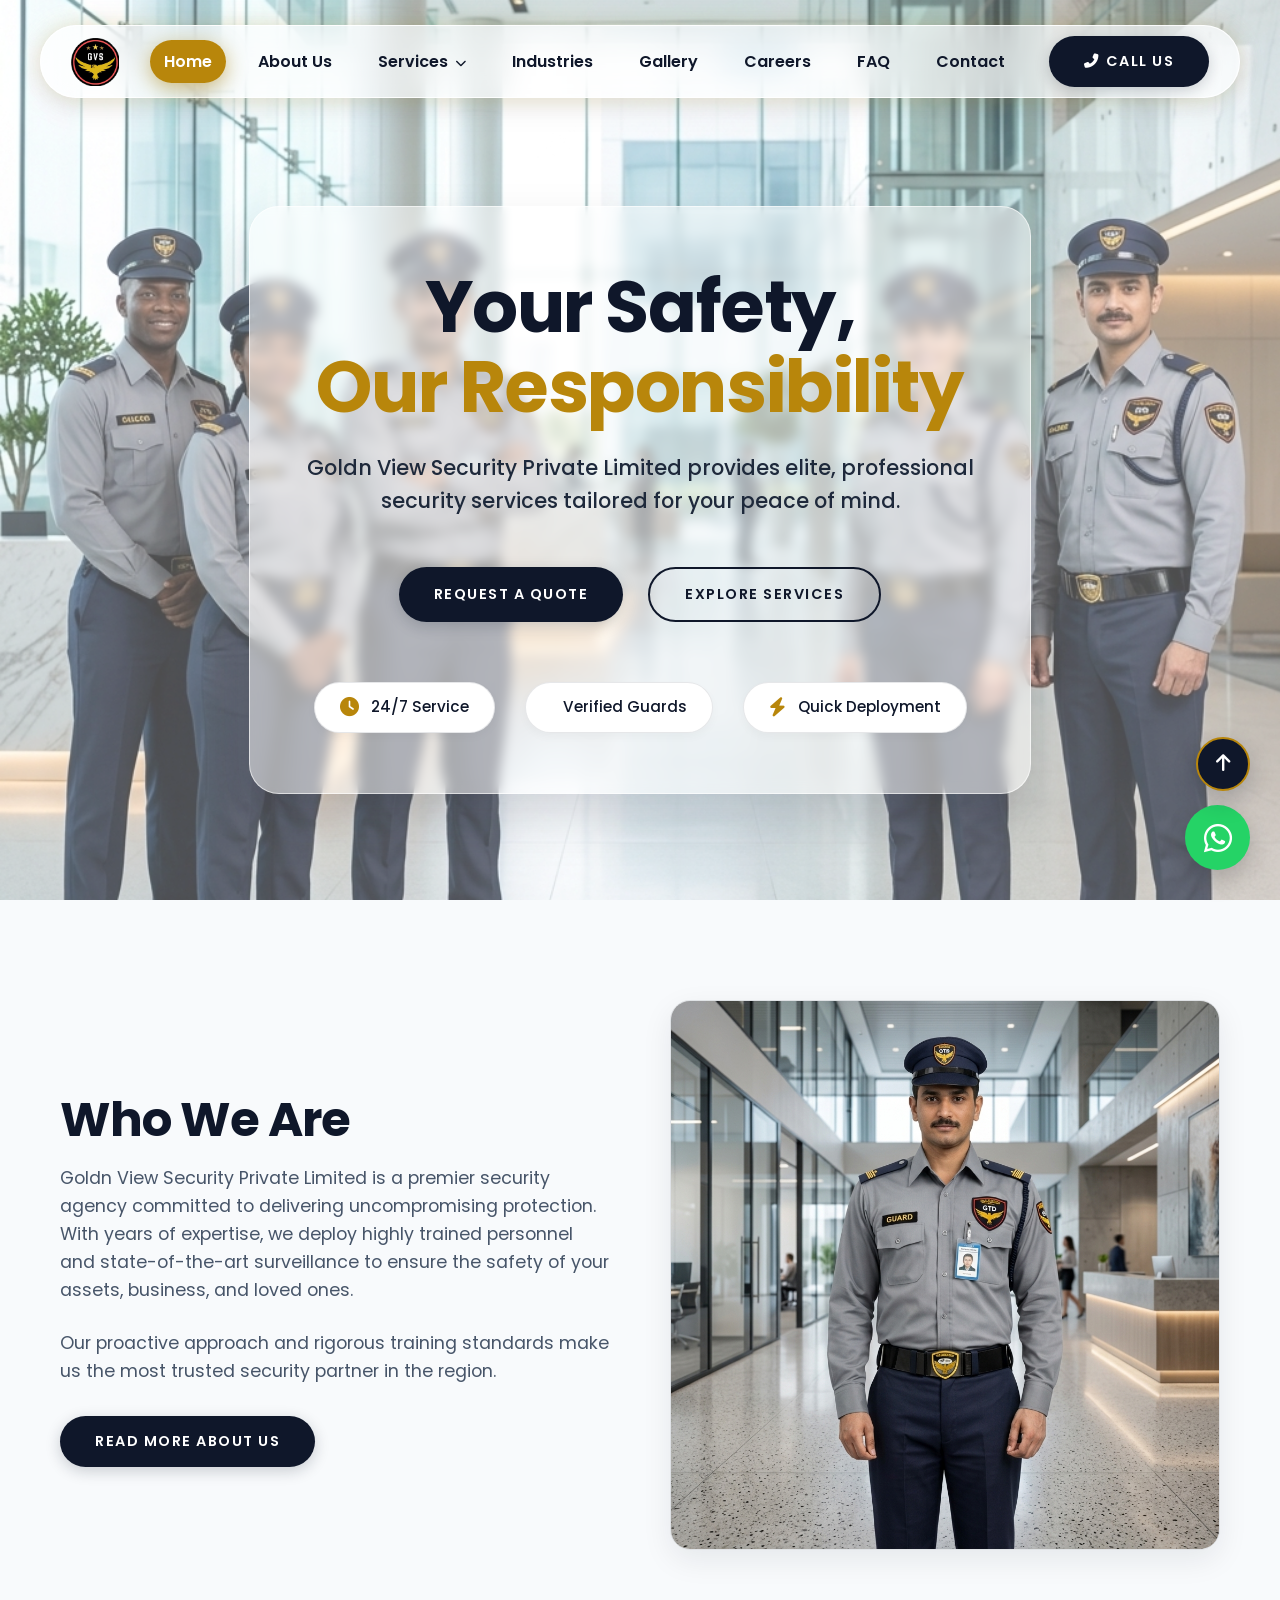
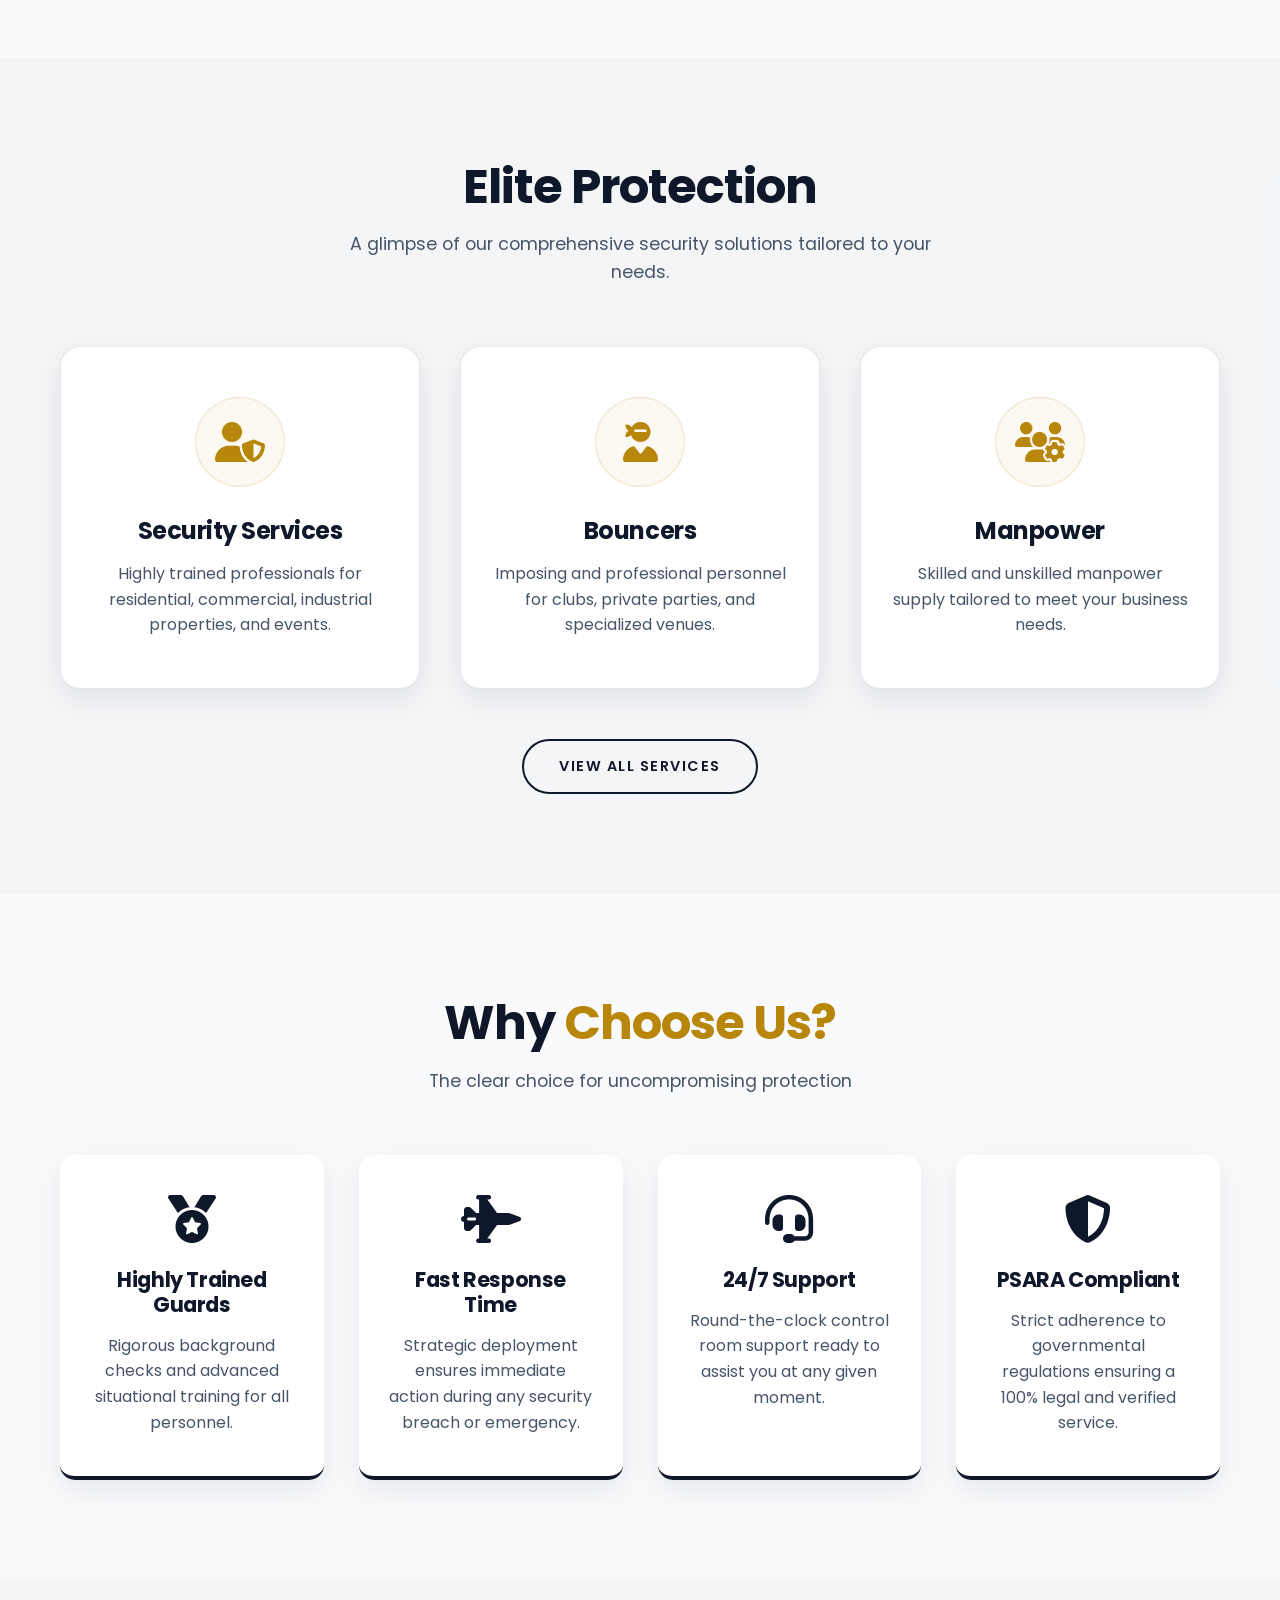
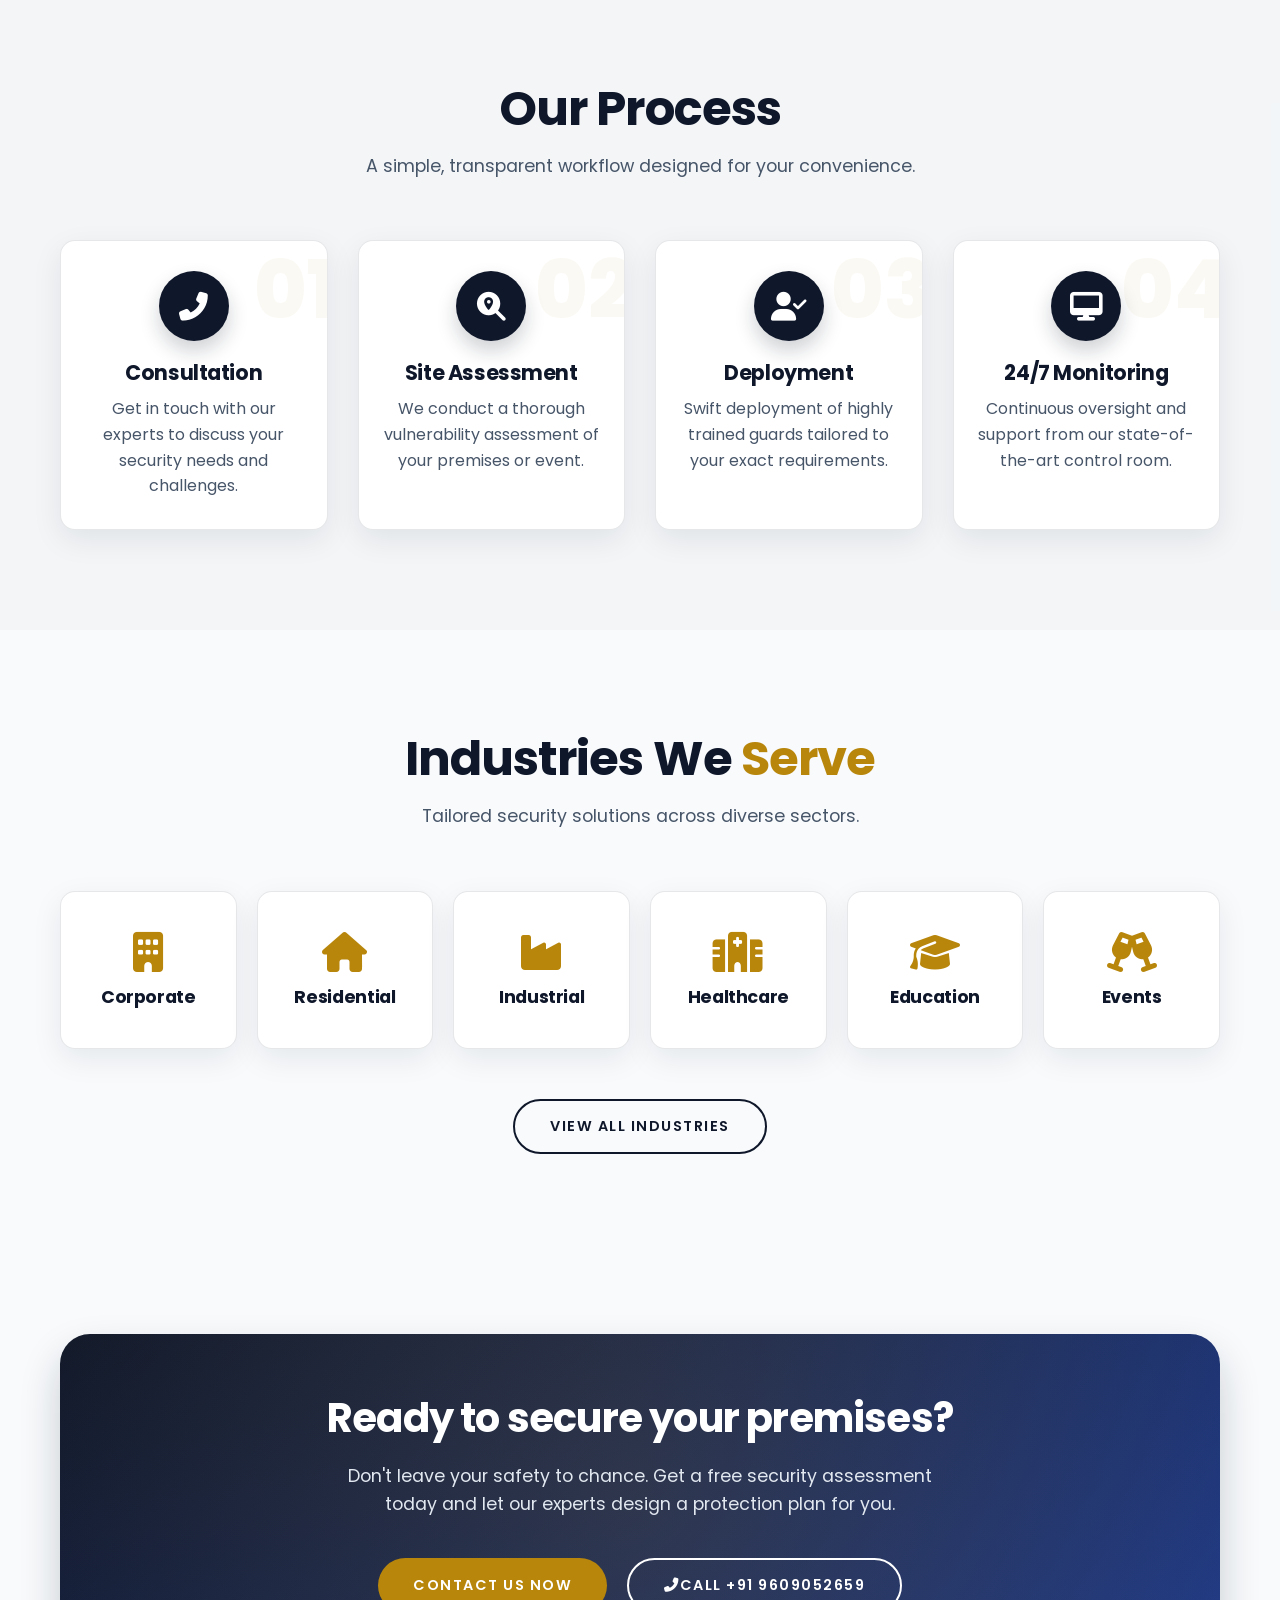
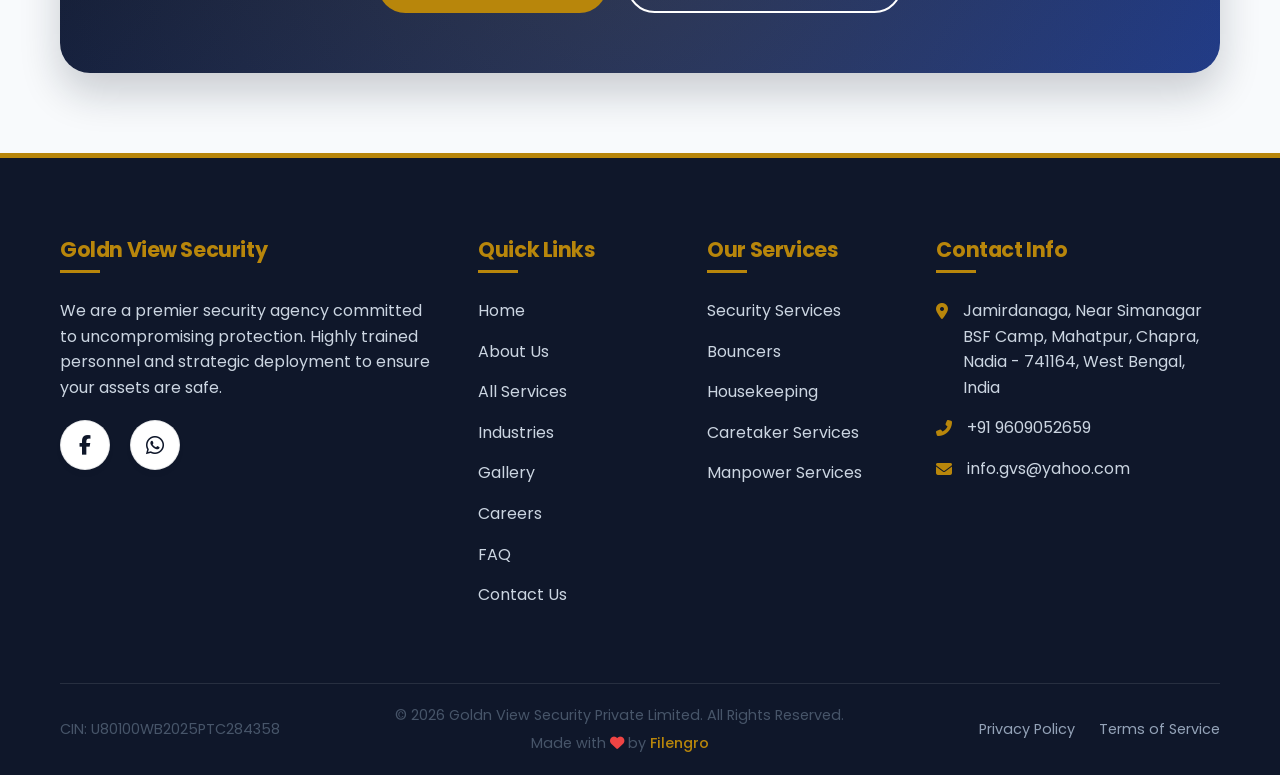
==== index.html @ 8d9ab080 "Update index.html" ====
<!DOCTYPE html>
<html lang="en">

<head>
    <meta charset="UTF-8">
    <meta name="viewport" content="width=device-width, initial-scale=1.0">
    <meta name="description"
        content="Goldn View Security Private Limited provides professional security guards, event security, housekeeping, caretaker, and manpower services across West Bengal.">
    <title>Goldn View Security Private Limited | Security Guard, Housekeeping & Manpower Services in West Bengal</title>
    <!-- SEO -->
<meta name="keywords" content="Security Guard Agency, Security Services, Housekeeping Services, Manpower Supply, Facility Management, Security Company in West Bengal, Security Agency in Kolkata">

<meta name="author" content="Goldn View Security Private Limited">

<meta name="robots" content="index,follow">

<link rel="canonical" href="https://www.goldnviewsecurity.com/">

<!-- Open Graph -->
<meta property="og:type" content="website">
<meta property="og:title" content="Goldn View Security Private Limited">
<meta property="og:description" content="Professional Security Guards, Housekeeping & Manpower Services in West Bengal.">
<meta property="og:url" content="https://www.goldnviewsecurity.com/">
<meta property="og:image" content="https://www.goldnviewsecurity.com/assets/og-image.jpg">

<!-- Twitter -->
<meta name="twitter:card" content="summary_large_image">
<meta name="twitter:title" content="Goldn View Security Private Limited">
<meta name="twitter:description" content="Professional Security Guards & Housekeeping Services.">
<meta name="twitter:image" content="https://www.goldnviewsecurity.com/assets/og-image.jpg">

<!-- Favicon -->
<link rel="icon" href="favicon.ico">

<!-- Schema -->
<script type="application/ld+json">
{
"@context":"https://schema.org",
"@type":"SecurityService",
"name":"Goldn View Security Private Limited",
"url":"https://www.goldnviewsecurity.com",
"logo":"https://www.goldnviewsecurity.com/assets/logo.png",
"telephone":"+919609052659",
"email":"info.gvs@yahoo.com",
"address":{
"@type":"PostalAddress",
"streetAddress":"Jamirdanaga, Near Simanagar BSF Camp, Mahatpur",
"addressLocality":"Chapra, Nadia",
"addressRegion":"West Bengal",
"postalCode":"741164",
"addressCountry":"IN"
},
"areaServed":"West Bengal",
"serviceType":[
"Security Guard Services",
"Housekeeping",
"Caretaker Services",
"Manpower Supply",
"Bouncer Services"
]
}
</script>

    <!-- Google Fonts -->
    <link rel="preconnect" href="https://fonts.googleapis.com">
    <link rel="preconnect" href="https://fonts.gstatic.com" crossorigin>
    <link href="https://fonts.googleapis.com/css2?family=Poppins:wght@300;400;500;600;700&display=swap"
        rel="stylesheet">

    <!-- FontAwesome Icons -->
    <link rel="stylesheet" href="https://cdnjs.cloudflare.com/ajax/libs/font-awesome/6.4.0/css/all.min.css">

    <!-- Custom CSS -->
    <link rel="stylesheet" href="style.css">
</head>

<body class="page-transition-enter">

    <!-- Navigation -->
    <nav class="navbar" id="navbar">
        <div class="container">
            <a href="index.html" class="logo">
                <img src="assets/logo.png" alt="Goldn View Security Logo"
                    onerror="this.outerHTML='<span class=\'logo-text\'><span class=\'gold\'>Goldn View</span> Security</span>'">
            </a>
            <ul class="nav-links">
                <li><a href="index.html" class="active">Home</a></li>
                <li><a href="about.html">About Us</a></li>
                                <li class="dropdown">
                    <a href="services.html">Services <i class="fas fa-chevron-down" style="font-size: 0.7rem; margin-left: 3px;"></i></a>
                    <div class="dropdown-content">
                        <a href="security-services.html">Security Services</a>
                        <a href="bouncers.html">Bouncers</a>
                        <a href="housekeeping.html">Housekeeping</a>
                        <a href="caretaker-services.html">Caretaker Services</a>
                        <a href="manpower-services.html">Manpower Services</a>
                    </div>
                </li>
                <li><a href="industries.html">Industries</a></li>
                <li><a href="gallery.html">Gallery</a></li>
                <li><a href="careers.html">Careers</a></li>
                <li><a href="faq.html">FAQ</a></li>
                <li><a href="contact.html">Contact</a></li>
            </ul>
            <a href="tel:+919609052659" class="btn btn-primary nav-btn"><i class="fas fa-phone-alt" style="margin-right: 6px;"></i> Call Us</a>
            <div class="menu-toggle" id="mobile-menu">
                <i class="fas fa-bars"></i>
            </div>
        </div>
    </nav>

    <!-- Hero Section -->
    <section class="hero">
        <div class="hero-overlay"></div>
        <div class="container hero-content">
            <h1 class="fade-in-up">Your Safety,<br><span class="text-gold">Our Responsibility</span></h1>
            <p class="fade-in-up delay-1">Goldn View Security Private Limited provides elite, professional security
                services tailored for your peace of mind.</p>
            <div class="hero-buttons fade-in-up delay-2">
                <a href="contact.html" class="btn btn-primary">Request a Quote</a>
                <a href="services.html" class="btn btn-secondary">Explore Services</a>
            </div>
            <div class="trust-badges fade-in-up delay-3">
                <div class="badge"><i class="fas fa-clock"></i> 24/7 Service</div>
                <div class="badge"><i class="fas fa-shield-check"></i> Verified Guards</div>
                <div class="badge"><i class="fas fa-bolt"></i> Quick Deployment</div>
            </div>
        </div>
    </section>

        <!-- About Us Snippet -->
    <section class="section about">
        <div class="container about-content">
            <div class="about-text reveal">
                <h2>Who <span class="navy">We Are</span></h2>
                <p>Goldn View Security Private Limited is a premier security agency committed to delivering uncompromising protection. With years of expertise, we deploy highly trained personnel and state-of-the-art surveillance to ensure the safety of your assets, business, and loved ones.</p>
                <p>Our proactive approach and rigorous training standards make us the most trusted security partner in the region.</p>
                <div style="margin-top: 30px;">
                    <a href="about.html" class="btn btn-primary">Read More About Us</a>
                </div>
            </div>
            <div class="about-image reveal delay-1">
                <img src="assets/about_guard.png" alt="Professional Security Team" class="rounded-image" onerror="this.style.display='none'">
            </div>
        </div>
    </section>

    <!-- Quick Services Overview -->
    <section class="services section bg-light">
        <div class="container">
            <div class="section-title reveal">
                <h2>Elite <span class="navy">Protection</span></h2>
                <p>A glimpse of our comprehensive security solutions tailored to your needs.</p>
            </div>
            <div class="services-grid">
                <div class="service-card reveal delay-1" onclick="window.location.href='security-services.html'" style="cursor: pointer;">
                    <div class="icon-wrapper"><i class="fas fa-user-shield"></i></div>
                    <h3>Security Services</h3>
                    <p>Highly trained professionals for residential, commercial, industrial properties, and events.</p>
                </div>
                <div class="service-card reveal delay-2" onclick="window.location.href='bouncers.html'" style="cursor: pointer;">
                    <div class="icon-wrapper"><i class="fas fa-user-ninja"></i></div>
                    <h3>Bouncers</h3>
                    <p>Imposing and professional personnel for clubs, private parties, and specialized venues.</p>
                </div>
                <div class="service-card reveal delay-3" onclick="window.location.href='manpower-services.html'" style="cursor: pointer;">
                    <div class="icon-wrapper"><i class="fas fa-users-cog"></i></div>
                    <h3>Manpower</h3>
                    <p>Skilled and unskilled manpower supply tailored to meet your business needs.</p>
                </div>
            </div>
            <div class="reveal" style="text-align: center; margin-top: 50px;">
                <a href="services.html" class="btn btn-secondary">View All Services</a>
            </div>
        </div>
    </section>

        <!-- Why Choose Us -->
    <section class="why-us section">
        <div class="container">
            <div class="section-title reveal">
                <h2>Why <span class="gold">Choose Us?</span></h2>
                <p>The clear choice for uncompromising protection</p>
            </div>
            <div class="features-grid">
                <div class="feature-box reveal">
                    <i class="fas fa-medal gold-icon"></i>
                    <h4>Highly Trained Guards</h4>
                    <p>Rigorous background checks and advanced situational training for all personnel.</p>
                </div>
                <div class="feature-box reveal delay-1">
                    <i class="fas fa-fighter-jet gold-icon"></i>
                    <h4>Fast Response Time</h4>
                    <p>Strategic deployment ensures immediate action during any security breach or emergency.</p>
                </div>
                <div class="feature-box reveal delay-2">
                    <i class="fas fa-headset gold-icon"></i>
                    <h4>24/7 Support</h4>
                    <p>Round-the-clock control room support ready to assist you at any given moment.</p>
                </div>
                <div class="feature-box reveal delay-3">
                    <i class="fas fa-shield-alt gold-icon"></i>
                    <h4>PSARA Compliant</h4>
                    <p>Strict adherence to governmental regulations ensuring a 100% legal and verified service.</p>
                </div>
            </div>
        </div>
    </section>

    <!-- How It Works Section -->
    <section class="process section bg-light">
        <div class="container">
            <div class="section-title reveal">
                <h2>Our <span class="navy">Process</span></h2>
                <p>A simple, transparent workflow designed for your convenience.</p>
            </div>
            <div class="process-grid">
                <div class="process-step reveal">
                    <div class="step-number">01</div>
                    <div class="step-icon"><i class="fas fa-phone-alt"></i></div>
                    <h3>Consultation</h3>
                    <p>Get in touch with our experts to discuss your security needs and challenges.</p>
                </div>
                <div class="process-step reveal delay-1">
                    <div class="step-number">02</div>
                    <div class="step-icon"><i class="fas fa-search-location"></i></div>
                    <h3>Site Assessment</h3>
                    <p>We conduct a thorough vulnerability assessment of your premises or event.</p>
                </div>
                <div class="process-step reveal delay-2">
                    <div class="step-number">03</div>
                    <div class="step-icon"><i class="fas fa-user-check"></i></div>
                    <h3>Deployment</h3>
                    <p>Swift deployment of highly trained guards tailored to your exact requirements.</p>
                </div>
                <div class="process-step reveal delay-3">
                    <div class="step-number">04</div>
                    <div class="step-icon"><i class="fas fa-desktop"></i></div>
                    <h3>24/7 Monitoring</h3>
                    <p>Continuous oversight and support from our state-of-the-art control room.</p>
                </div>
            </div>
        </div>
    </section>

    <!-- Industries Section -->
    <section class="industries section">
        <div class="container">
            <div class="section-title reveal">
                <h2>Industries We <span class="gold">Serve</span></h2>
                <p>Tailored security solutions across diverse sectors.</p>
            </div>
            <div class="industries-grid">
                <div class="industry-card reveal" onclick="window.location.href='industries.html#corporate'">
                    <i class="fas fa-building"></i>
                    <h3>Corporate</h3>
                </div>
                <div class="industry-card reveal delay-1" onclick="window.location.href='industries.html#residential'">
                    <i class="fas fa-home"></i>
                    <h3>Residential</h3>
                </div>
                <div class="industry-card reveal delay-2" onclick="window.location.href='industries.html#industrial'">
                    <i class="fas fa-industry"></i>
                    <h3>Industrial</h3>
                </div>
                <div class="industry-card reveal delay-3" onclick="window.location.href='industries.html#healthcare'">
                    <i class="fas fa-hospital"></i>
                    <h3>Healthcare</h3>
                </div>
                <div class="industry-card reveal delay-1" onclick="window.location.href='industries.html#education'">
                    <i class="fas fa-graduation-cap"></i>
                    <h3>Education</h3>
                </div>
                <div class="industry-card reveal delay-2" onclick="window.location.href='industries.html#events'">
                    <i class="fas fa-glass-cheers"></i>
                    <h3>Events</h3>
                </div>
            </div>
            <div class="reveal" style="text-align: center; margin-top: 50px;">
                <a href="industries.html" class="btn btn-secondary">View All Industries</a>
            </div>
        </div>
    </section>

    <!-- Final CTA Section -->
    <section class="cta-section reveal">
        <div class="container">
            <div class="cta-box">
                <h2>Ready to secure your premises?</h2>
                <p>Don't leave your safety to chance. Get a free security assessment today and let our experts design a protection plan for you.</p>
                <div class="cta-buttons">
                    <a href="contact.html" class="btn btn-gold">Contact Us Now</a>
                    <a href="tel:+919609052659" class="btn btn-secondary" style="border-color: #fff; color: #fff;"><i class="fas fa-phone-alt"></i> Call +91 9609052659</a>
                </div>
            </div>
        </div>
    </section>

    <!-- Premium Footer -->
    <footer class="footer-premium">
        <div class="container">
            <div class="footer-top">
                <div class="footer-col footer-about">
                    <h4>Goldn View Security</h4>
                    <p>We are a premier security agency committed to uncompromising protection. Highly trained personnel
                        and strategic deployment to ensure your assets are safe.</p>
                                        <div class="social-links" style="margin-top: 20px;">
                        <a href="https://www.facebook.com/profile.php?id=61589573786683" target="_blank" aria-label="Facebook"><i class="fab fa-facebook-f"></i></a>
                        <a href="https://wa.me/919609052659" target="_blank" aria-label="WhatsApp"><i class="fab fa-whatsapp" style="font-size: 1.3rem;"></i></a>
                    </div>
                </div>
                                                                <div class="footer-col footer-links">
                    <h4>Quick Links</h4>
                    <ul>
                        <li><a href="index.html">Home</a></li>
                        <li><a href="about.html">About Us</a></li>
                        <li><a href="services.html">All Services</a></li>
                        <li><a href="industries.html">Industries</a></li>
                        <li><a href="gallery.html">Gallery</a></li>
                        <li><a href="careers.html">Careers</a></li>
                        <li><a href="faq.html">FAQ</a></li>
                        <li><a href="contact.html">Contact Us</a></li>
                    </ul>
                </div>
                <div class="footer-col footer-links">
                    <h4>Our Services</h4>
                    <ul>
                        <li><a href="security-services.html">Security Services</a></li>
                        <li><a href="bouncers.html">Bouncers</a></li>
                        <li><a href="housekeeping.html">Housekeeping</a></li>
                        <li><a href="caretaker-services.html">Caretaker Services</a></li>
                        <li><a href="manpower-services.html">Manpower Services</a></li>
                    </ul>
                </div>
                <div class="footer-col footer-contact">
                    <h4>Contact Info</h4>
                    <ul>
                        <li><i class="fas fa-map-marker-alt"></i> Jamirdanaga, Near Simanagar BSF Camp, Mahatpur,
                            Chapra, Nadia - 741164, West Bengal, India</li>
                        <li><i class="fas fa-phone-alt"></i> +91 9609052659</li>
                        <li><i class="fas fa-envelope"></i> info.gvs@yahoo.com</li>
                    </ul>
                </div>
            </div>
            <div class="footer-bottom">
                <p class="compliance-text">CIN: U80100WB2025PTC284358</p>
                <div class="footer-copyright" style="text-align: center;">
                    <p>&copy; 2026 Goldn View Security Private Limited. All Rights Reserved.</p>
                    <p style="margin-top: 5px;">Made with <i class="fas fa-heart" style="color: #ef4444;"></i> by <a
                            href="https://www.filengro.in/" target="_blank"
                            style="color: var(--gold); font-weight: 500;">Filengro</a></p>
                </div>
                <div class="footer-legal">
                    <a href="privacy.html">Privacy Policy</a>
                    <a href="terms.html">Terms of Service</a>
                </div>
            </div>
        </div>
    </footer>
<script src="script.js"></script>
</body>

</html>
---- style.css ----
/* === CSS Variables (Light Theme) === */
:root {
    --bg-light: #f8fafc; /* Slate 50 - Off white */
    --bg-card: rgba(255, 255, 255, 0.95);
    --gold: #b8860b; /* Dark goldenrod for better contrast on light */
    --gold-light: #d4af37;
    --navy: #0f172a; /* Deep corporate navy blue */
    --navy-light: #1e293b;
    --text-dark: #0f172a;
    --text-muted: #475569;
    --border-color: rgba(15, 23, 42, 0.1);
    --shadow-soft: 0 10px 30px rgba(15, 23, 42, 0.08);
    --shadow-hover: 0 15px 40px rgba(15, 23, 42, 0.12);
    --font-main: 'Poppins', sans-serif;
    --transition: all 0.4s cubic-bezier(0.4, 0, 0.2, 1);
}

/* === Reset & Global === */
* {
    margin: 0;
    padding: 0;
    box-sizing: border-box;
}

html {
    scroll-behavior: smooth;
    background-color: var(--navy);
    overscroll-behavior-y: none;
}

body {
    font-family: var(--font-main);
    background-color: var(--bg-light);
    color: var(--text-dark);
    line-height: 1.6;
    overflow-x: hidden;
    position: relative;
    min-height: 100vh;
    overscroll-behavior-y: none;
}

/* Background Animated Gradient Orbs (Subtle for Light Theme) */
body::before, body::after {
    content: '';
    position: fixed;
    width: 600px;
    height: 600px;
    border-radius: 50%;
    filter: blur(120px);
    z-index: -1;
    animation: float 20s infinite ease-in-out;
}

body::before {
    background: rgba(184, 134, 11, 0.08); /* Subtle Gold orb */
    top: -100px;
    left: -200px;
}

body::after {
    background: rgba(15, 23, 42, 0.05); /* Subtle Navy orb */
    bottom: -100px;
    right: -200px;
    animation-delay: -10s;
}

@keyframes float {
    0%, 100% { transform: translate(0, 0); }
    25% { transform: translate(50px, 50px); }
    50% { transform: translate(-30px, 80px); }
    75% { transform: translate(-80px, -30px); }
}

a {
    text-decoration: none;
    color: var(--text-dark);
    transition: var(--transition);
}

ul {
    list-style: none;
}

.container {
    max-width: 1200px;
    margin: 0 auto;
    padding: 0 20px;
}

.section {
    padding: 100px 0;
}

.gold {
    color: var(--gold);
}

.navy {
    color: var(--navy);
}

/* === Typography === */
h1, h2, h3, h4 {
    font-weight: 700;
    line-height: 1.2;
    letter-spacing: -0.02em;
    color: var(--navy);
}

h2 {
    font-size: 3rem;
    margin-bottom: 15px;
}

p {
    color: var(--text-muted);
}

.section-title {
    text-align: center;
    margin-bottom: 60px;
    position: relative;
}

.section-title p {
    font-size: 1.1rem;
    max-width: 600px;
    margin: 0 auto;
}

/* === Buttons === */
.btn {
    display: inline-flex;
    align-items: center;
    justify-content: center;
    padding: 14px 35px;
    border-radius: 50px;
    font-weight: 600;
    text-transform: uppercase;
    letter-spacing: 1.5px;
    font-size: 0.9rem;
    cursor: pointer;
    border: none;
    transition: var(--transition);
    position: relative;
    overflow: hidden;
    z-index: 1;
}

.btn-primary {
    background: var(--navy);
    color: #ffffff;
    box-shadow: 0 4px 15px rgba(15, 23, 42, 0.2);
}

.btn-primary:hover {
    transform: translateY(-3px) scale(1.02);
    box-shadow: 0 8px 25px rgba(15, 23, 42, 0.3);
    background: var(--navy-light);
    color: #ffffff;
}

.btn-secondary {
    background: transparent;
    color: var(--navy);
    border: 2px solid var(--navy);
}

.btn-secondary:hover {
    background: var(--navy);
    color: #ffffff;
    transform: translateY(-3px) scale(1.02);
    box-shadow: 0 8px 25px rgba(15, 23, 42, 0.2);
}

.btn-gold {
    background: var(--gold);
    color: #ffffff;
}

.btn-gold:hover {
    background: var(--gold-light);
    color: #ffffff;
    transform: translateY(-3px) scale(1.02);
    box-shadow: 0 8px 25px rgba(184, 134, 11, 0.3);
}


.w-100 {
    width: 100%;
}

/* === Navigation === */
.navbar {
    position: fixed;
    top: 25px;
    left: 50%;
    transform: translateX(-50%);
    width: 95%;
    max-width: 1200px;
    padding: 10px 0;
    z-index: 1000;
    transition: top 0.35s ease, transform 0.45s cubic-bezier(0.4, 0, 0.2, 1), opacity 0.3s ease, background 0.35s ease, box-shadow 0.35s ease, border-color 0.35s ease;
    background: rgba(255, 255, 255, 0.65);
    backdrop-filter: blur(16px);
    -webkit-backdrop-filter: blur(16px);
    border-radius: 60px;
    border: 1px solid rgba(255, 255, 255, 0.9);
    box-shadow: 0 10px 30px rgba(15, 23, 42, 0.08), 0 0 25px rgba(184, 134, 11, 0.2);
    will-change: transform, opacity, top;
}

.navbar.sticky {
    top: 15px;
    background: rgba(255, 255, 255, 0.92);
    box-shadow: 0 18px 40px rgba(15, 23, 42, 0.14), 0 0 35px rgba(184, 134, 11, 0.28);
    border: 1px solid rgba(184, 134, 11, 0.35);
}

.navbar.nav-hidden {
    transform: translate(-50%, -150%);
    opacity: 0;
    pointer-events: none;
}

.navbar.nav-visible {
    transform: translate(-50%, 0);
    opacity: 1;
    pointer-events: auto;
}

.navbar .container {
    display: flex;
    justify-content: space-between;
    align-items: center;
    padding: 0 30px;
}

.logo {
    display: flex;
    align-items: center;
    gap: 10px;
}

.logo img {
    height: 48px;
    width: auto;
    transition: var(--transition);
}

.logo:hover img {
    transform: scale(1.05);
}

.nav-links {
    display: flex;
    gap: 18px;
}

.nav-links a {
    font-size: 1rem;
    font-weight: 600;
    position: relative;
    padding: 10px 14px;
    border-radius: 30px;
    color: var(--navy);
    transition: var(--transition);
}

.nav-links a:hover,
.nav-links a.active {
    color: #ffffff;
    background: var(--gold);
    box-shadow: 0 5px 20px rgba(184, 134, 11, 0.5);
    transform: translateY(-2px);
}

.menu-toggle {
    display: none;
    font-size: 1.8rem;
    color: var(--navy);
    cursor: pointer;
    transition: var(--transition);
}

.menu-toggle:hover {
    color: var(--gold);
}

/* === Page Header (For inner pages) === */
.page-header {
    height: 40vh;
    min-height: 350px;
    display: flex;
    align-items: center;
    justify-content: center;
    text-align: center;
    position: relative;
    border-bottom: 1px solid var(--border-color);
    margin-bottom: 50px;
    background-size: cover;
    background-position: center;
    background-attachment: fixed;
    padding-top: 100px;
}

.page-header::before {
    content: '';
    position: absolute;
    top: 0; left: 0; right: 0; bottom: 0;
    background: rgba(255, 255, 255, 0.85);
    z-index: 1;
}

.page-header .container {
    position: relative;
    z-index: 2;
}

.bg-about { background-image: url('assets/about_bg.png'); }
.bg-services { background-image: url('assets/services_bg.png'); }
.bg-contact { background-image: url('assets/contact_bg.png'); }
.bg-careers { background-image: url('assets/careers_bg.png'); }
.bg-faq { background-image: url('assets/faq_bg.png'); }
.bg-legal { background-image: url('assets/legal_bg.png'); }
.bg-industries { background-image: url('assets/industries_hero.png'); }

.page-header h1 {
    font-size: 3.5rem;
    margin-bottom: 10px;
}

/* === Hero Section === */
.hero {
    height: 100vh;
    min-height: 700px;
    position: relative;
    display: flex;
    align-items: center;
    justify-content: center;
    background-image: url('assets/hero_bg.png');
    background-size: cover;
    background-position: center;
    background-attachment: fixed;
    padding-top: 100px;
}

.hero-overlay {
    position: absolute;
    top: 0;
    left: 0;
    width: 100%;
    height: 100%;
    background: rgba(255, 255, 255, 0.3); /* Subtle light wash over the entire image */
    z-index: 1;
}

.hero-content {
    position: relative;
    z-index: 2;
    text-align: center;
    max-width: 900px;
    background: rgba(255, 255, 255, 0.5);
    padding: 60px 40px;
    border-radius: 30px;
    backdrop-filter: blur(6px);
    -webkit-backdrop-filter: blur(6px);
    border: 1px solid rgba(255, 255, 255, 0.6);
    box-shadow: 0 25px 50px rgba(15, 23, 42, 0.15);
}

.hero h1 {
    font-size: 4.5rem;
    margin-bottom: 25px;
    line-height: 1.1;
    color: var(--navy);
}

.hero p {
    font-size: 1.3rem;
    color: var(--navy-light);
    font-weight: 500;
    margin-bottom: 50px;
    max-width: 700px;
    margin-left: auto;
    margin-right: auto;
}

.hero-buttons {
    display: flex;
    gap: 25px;
    justify-content: center;
    margin-bottom: 60px;
}

.trust-badges {
    display: flex;
    justify-content: center;
    gap: 30px;
    flex-wrap: wrap;
}

.badge {
    background: #ffffff;
    padding: 12px 25px;
    border-radius: 50px;
    font-size: 0.95rem;
    font-weight: 500;
    border: 1px solid var(--border-color);
    display: flex;
    align-items: center;
    gap: 12px;
    transition: var(--transition);
    box-shadow: 0 4px 10px rgba(0,0,0,0.03);
    color: var(--navy);
}

.badge:hover {
    border-color: var(--gold);
    transform: translateY(-5px);
    box-shadow: 0 8px 20px rgba(184, 134, 11, 0.1);
}

.badge i {
    color: var(--gold);
    font-size: 1.2rem;
}

/* === Quick Stats === */
.stats-container {
    display: grid;
    grid-template-columns: repeat(auto-fit, minmax(200px, 1fr));
    gap: 30px;
    margin-top: 50px;
    background: #ffffff;
    padding: 40px;
    border-radius: 20px;
    box-shadow: var(--shadow-soft);
}

.stat-item {
    text-align: center;
    border-right: 1px solid var(--border-color);
}
.stat-item:last-child {
    border-right: none;
}

.stat-number {
    font-size: 3rem;
    font-weight: 700;
    color: var(--gold);
    margin-bottom: 5px;
}

.stat-label {
    font-size: 1rem;
    color: var(--text-muted);
    font-weight: 500;
    text-transform: uppercase;
    letter-spacing: 1px;
}

/* === Services Grid === */
.services-grid {
    display: grid;
    grid-template-columns: repeat(auto-fit, minmax(320px, 1fr));
    gap: 40px;
}

.service-card {
    background: #ffffff;
    padding: 50px 30px;
    border-radius: 20px;
    text-align: center;
    border: 1px solid var(--border-color);
    transition: var(--transition);
    position: relative;
    box-shadow: var(--shadow-soft);
}

.service-card:hover {
    transform: translateY(-10px);
    box-shadow: var(--shadow-hover);
    border-color: rgba(184, 134, 11, 0.3);
}

.icon-wrapper {
    width: 90px;
    height: 90px;
    margin: 0 auto 30px;
    background: rgba(184, 134, 11, 0.05);
    border: 1px solid rgba(184, 134, 11, 0.2);
    border-radius: 50%;
    display: flex;
    align-items: center;
    justify-content: center;
    font-size: 2.5rem;
    color: var(--gold);
    transition: var(--transition);
}

.service-card:hover .icon-wrapper {
    background: var(--gold);
    color: #ffffff;
    border-color: transparent;
    transform: scale(1.1) rotate(5deg);
}

.service-card h3 {
    margin-bottom: 15px;
    font-size: 1.5rem;
}

/* === About Us Section === */
.about-content {
    display: grid;
    grid-template-columns: 1fr 1fr;
    gap: 60px;
    align-items: center;
}

.about-text p {
    margin-bottom: 25px;
    font-size: 1.1rem;
}

.about-list {
    margin-top: 40px;
}

.about-list li {
    margin-bottom: 20px;
    font-size: 1.1rem;
    display: flex;
    align-items: center;
    gap: 15px;
    background: #ffffff;
    padding: 15px 20px;
    border-radius: 10px;
    border: 1px solid var(--border-color);
    transition: var(--transition);
    box-shadow: 0 4px 10px rgba(0,0,0,0.02);
}

.about-list li:hover {
    border-color: var(--gold);
    transform: translateX(10px);
    box-shadow: 0 8px 20px rgba(184, 134, 11, 0.08);
}

.about-list i {
    font-size: 1.5rem;
    color: var(--gold);
}

.rounded-image {
    width: 100%;
    border-radius: 20px;
    box-shadow: var(--shadow-soft);
    border: 1px solid var(--border-color);
    transition: var(--transition);
}

.rounded-image:hover {
    transform: scale(1.02);
    box-shadow: var(--shadow-hover);
}

/* === Why Choose Us Section === */
.features-grid {
    display: grid;
    grid-template-columns: repeat(auto-fit, minmax(260px, 1fr));
    gap: 35px;
}

.feature-box {
    text-align: center;
    padding: 40px 30px;
    background: #ffffff;
    border-radius: 15px;
    border-bottom: 4px solid var(--navy);
    transition: var(--transition);
    box-shadow: var(--shadow-soft);
}

.feature-box:hover {
    transform: translateY(-10px);
    box-shadow: var(--shadow-hover);
    border-bottom-color: var(--gold);
}

.gold-icon {
    font-size: 3rem;
    color: var(--navy);
    margin-bottom: 25px;
    transition: var(--transition);
}

.feature-box:hover .gold-icon {
    transform: scale(1.2);
    color: var(--gold);
}

.feature-box h4 {
    margin-bottom: 15px;
    font-size: 1.3rem;
}

/* === FAQ Accordion === */
.faq-container {
    max-width: 800px;
    margin: 0 auto;
}

.accordion-item {
    background: #ffffff;
    border: 1px solid var(--border-color);
    border-radius: 10px;
    margin-bottom: 15px;
    overflow: hidden;
    box-shadow: 0 4px 10px rgba(0,0,0,0.02);
}

.accordion-header {
    width: 100%;
    padding: 20px;
    display: flex;
    justify-content: space-between;
    align-items: center;
    background: transparent;
    border: none;
    cursor: pointer;
    font-size: 1.2rem;
    font-weight: 600;
    color: var(--navy);
    text-align: left;
    transition: var(--transition);
}

.accordion-header:hover {
    background: rgba(15, 23, 42, 0.02);
}

.accordion-header i {
    color: var(--gold);
    transition: transform 0.3s ease;
}

.accordion-header.active i {
    transform: rotate(180deg);
}

.accordion-content {
    max-height: 0;
    overflow: hidden;
    transition: max-height 0.3s ease-out;
    background: #ffffff;
}

.accordion-content p {
    padding: 0 20px 20px;
}

/* === Compliance Section === */
.compliance-grid {
    display: grid;
    grid-template-columns: repeat(auto-fit, minmax(250px, 1fr));
    gap: 30px;
}

.compliance-card {
    background: #ffffff;
    padding: 30px;
    border-radius: 15px;
    border: 1px solid var(--border-color);
    text-align: center;
    box-shadow: var(--shadow-soft);
    transition: var(--transition);
}

.compliance-card:hover {
    transform: translateY(-5px);
    box-shadow: var(--shadow-hover);
    border-color: rgba(184, 134, 11, 0.3);
}

.compliance-card h4 {
    margin-bottom: 10px;
    color: var(--navy);
}

.compliance-number {
    font-weight: 600;
    color: var(--gold);
    font-size: 1.1rem;
}

.bg-light {
    background: rgba(15, 23, 42, 0.02);
}

/* === Testimonials === */
.testimonials-grid {
    display: grid;
    grid-template-columns: repeat(auto-fit, minmax(300px, 1fr));
    gap: 40px;
}

.testimonial-card {
    background: #ffffff;
    padding: 40px;
    border-radius: 20px;
    box-shadow: var(--shadow-soft);
    position: relative;
}

.testimonial-card i.fa-quote-left {
    font-size: 2rem;
    color: rgba(184, 134, 11, 0.2);
    position: absolute;
    top: 30px;
    left: 30px;
}

.testimonial-text {
    font-size: 1.05rem;
    font-style: italic;
    margin-bottom: 25px;
    margin-top: 20px;
    position: relative;
    z-index: 2;
}

.client-info {
    display: flex;
    align-items: center;
    gap: 15px;
}

.client-avatar {
    width: 60px;
    height: 60px;
    border-radius: 50%;
    background: var(--navy-light);
    display: flex;
    align-items: center;
    justify-content: center;
    color: #fff;
    font-weight: bold;
    font-size: 1.2rem;
}

.client-details h4 {
    margin-bottom: 2px;
    font-size: 1.1rem;
}

.client-details span {
    font-size: 0.9rem;
    color: var(--text-muted);
}

/* === Careers === */
.jobs-grid {
    max-width: 1000px;
    margin: 0 auto 50px;
}

.job-card {
    background: #ffffff;
    padding: 30px;
    border-radius: 15px;
    box-shadow: var(--shadow-soft);
    display: flex;
    justify-content: space-between;
    align-items: center;
    margin-bottom: 20px;
    border-left: 5px solid var(--navy);
    transition: var(--transition);
}

.job-card:hover {
    transform: translateX(10px);
    border-left-color: var(--gold);
    box-shadow: var(--shadow-hover);
}

.job-info h3 {
    margin-bottom: 10px;
    color: var(--navy);
}

.job-meta {
    display: flex;
    gap: 20px;
    color: var(--text-muted);
    font-size: 0.95rem;
}

.job-meta span {
    display: flex;
    align-items: center;
    gap: 5px;
}

.job-meta i {
    color: var(--gold);
}

.career-requirements {
    display: grid;
    grid-template-columns: repeat(auto-fit, minmax(240px, 1fr));
    gap: 25px;
    margin: 0 auto 50px;
    max-width: 1000px;
}

.requirement-card {
    background: #ffffff;
    padding: 30px;
    border-radius: 15px;
    border: 1px solid var(--border-color);
    box-shadow: var(--shadow-soft);
    text-align: center;
}

.requirement-card .gold-icon {
    font-size: 2.2rem;
    margin-bottom: 15px;
}

.requirement-card h3 {
    font-size: 1.25rem;
    margin-bottom: 12px;
}

.requirement-card p {
    font-size: 0.95rem;
}

/* === Recruitment Notice === */
.recruitment-notice {
    background: #ffffff;
    padding: 50px;
    border-radius: 20px;
    text-align: center;
    border: 1px solid var(--border-color);
    box-shadow: var(--shadow-soft);
    max-width: 800px;
    margin: 0 auto;
}

.notice-icon {
    width: 80px;
    height: 80px;
    background: rgba(184, 134, 11, 0.05);
    border-radius: 50%;
    display: flex;
    align-items: center;
    justify-content: center;
    margin: 0 auto 20px;
}

.notice-icon i {
    font-size: 2rem;
    color: var(--gold);
    margin-bottom: 0;
}

.recruitment-notice h3 {
    font-size: 1.8rem;
    margin-bottom: 15px;
}

.application-details {
    background: var(--bg-light);
    padding: 25px;
    border-radius: 10px;
    margin: 30px 0;
    text-align: left;
    display: inline-block;
    border-left: 4px solid var(--gold);
}

.application-details p {
    font-size: 1.1rem;
    color: var(--navy);
    margin-bottom: 10px;
}
.application-details p:last-child {
    margin-bottom: 0;
}

.application-actions {
    display: flex;
    justify-content: center;
    flex-wrap: wrap;
    gap: 15px;
    margin-bottom: 25px;
}

.notice-muted {
    font-size: 0.95rem;
    color: var(--text-muted);
}


/* === Contact Section === */
.contact-wrapper {
    display: grid;
    grid-template-columns: 1fr 1fr;
    gap: 60px;
}

.info-item {
    display: flex;
    gap: 25px;
    margin-bottom: 40px;
    background: #ffffff;
    padding: 20px;
    border-radius: 15px;
    border: 1px solid var(--border-color);
    transition: var(--transition);
    box-shadow: 0 4px 10px rgba(0,0,0,0.02);
}

.info-item:hover {
    border-color: rgba(184, 134, 11, 0.3);
    transform: translateX(5px);
    box-shadow: 0 8px 20px rgba(184, 134, 11, 0.08);
}

.info-item i {
    font-size: 1.8rem;
    color: var(--gold);
    width: 60px;
    height: 60px;
    background: rgba(184, 134, 11, 0.05);
    border-radius: 50%;
    display: flex;
    align-items: center;
    justify-content: center;
}

.info-item h4 {
    margin-bottom: 8px;
    color: var(--navy);
    font-size: 1.2rem;
}

.social-links {
    display: flex;
    gap: 20px;
    margin-top: 40px;
}

.social-links a {
    width: 50px;
    height: 50px;
    background: #ffffff;
    border-radius: 50%;
    display: flex;
    align-items: center;
    justify-content: center;
    font-size: 1.2rem;
    color: var(--navy);
    border: 1px solid var(--border-color);
    transition: var(--transition);
    box-shadow: 0 4px 10px rgba(0,0,0,0.02);
}

.social-links a:hover {
    background: var(--navy);
    color: #ffffff;
    border-color: var(--navy);
    transform: translateY(-5px);
}

.contact-form {
    background: #ffffff;
    padding: 50px;
    border-radius: 20px;
    border: 1px solid var(--border-color);
    box-shadow: var(--shadow-soft);
}

.input-group {
    display: grid;
    grid-template-columns: 1fr 1fr;
    gap: 25px;
}

input, textarea {
    width: 100%;
    padding: 18px;
    margin-bottom: 25px;
    background: #f8fafc;
    border: 1px solid var(--border-color);
    border-radius: 10px;
    color: var(--text-dark);
    font-family: var(--font-main);
    font-size: 1rem;
    transition: var(--transition);
}

input:focus, textarea:focus {
    outline: none;
    border-color: var(--gold);
    background: #ffffff;
    box-shadow: 0 0 0 4px rgba(184, 134, 11, 0.1);
}

/* === Gallery === */
.gallery-section {
    min-height: 450px;
}

.gallery-status {
    min-height: 260px;
    display: flex;
    flex-direction: column;
    align-items: center;
    justify-content: center;
    gap: 18px;
    text-align: center;
    background: #ffffff;
    border: 1px solid var(--border-color);
    border-radius: 20px;
    box-shadow: var(--shadow-soft);
    padding: 40px 20px;
}

.gallery-status i {
    font-size: 2.4rem;
    color: var(--gold);
}

.gallery-status p {
    max-width: 560px;
    font-size: 1.05rem;
}

.gallery-grid {
    display: grid;
    grid-template-columns: repeat(auto-fit, minmax(260px, 1fr));
    gap: 28px;
}

.gallery-card {
    display: block;
    width: 100%;
    background: #ffffff;
    border: 1px solid var(--border-color);
    border-radius: 18px;
    overflow: hidden;
    box-shadow: var(--shadow-soft);
    cursor: pointer;
    padding: 0;
    text-align: left;
    transition: var(--transition);
}

.gallery-card:hover {
    transform: translateY(-8px);
    border-color: rgba(184, 134, 11, 0.35);
    box-shadow: var(--shadow-hover);
}

.gallery-card img {
    width: 100%;
    aspect-ratio: 4 / 3;
    object-fit: cover;
    display: block;
    background: #e2e8f0;
}

.gallery-card h3 {
    font-size: 1.05rem;
    padding: 18px 20px 20px;
    margin: 0;
    color: var(--navy);
}

.gallery-lightbox {
    position: fixed;
    inset: 0;
    z-index: 2000;
    display: none;
    align-items: center;
    justify-content: center;
    background: rgba(15, 23, 42, 0.92);
    padding: 80px 24px 32px;
}

.gallery-lightbox.active {
    display: flex;
}

.lightbox-content {
    max-width: min(1000px, 100%);
    max-height: 100%;
    text-align: center;
}

.lightbox-content img {
    max-width: 100%;
    max-height: 74vh;
    object-fit: contain;
    border-radius: 14px;
    box-shadow: 0 25px 70px rgba(0, 0, 0, 0.35);
    background: #ffffff;
}

.lightbox-content h3 {
    display: inline-block;
    color: #ffffff;
    font-size: 1.2rem;
    margin-top: 18px;
    padding: 10px 18px;
    border-radius: 999px;
    background: rgba(255, 255, 255, 0.12);
}

.lightbox-close,
.lightbox-nav {
    position: fixed;
    width: 48px;
    height: 48px;
    border-radius: 50%;
    border: 1px solid rgba(255, 255, 255, 0.24);
    background: rgba(255, 255, 255, 0.12);
    color: #ffffff;
    cursor: pointer;
    display: flex;
    align-items: center;
    justify-content: center;
    font-size: 1.2rem;
    transition: var(--transition);
}

.lightbox-close:hover,
.lightbox-nav:hover {
    background: var(--gold);
    border-color: var(--gold);
}

.lightbox-close {
    top: 24px;
    right: 24px;
}

.lightbox-prev {
    left: 24px;
    top: 50%;
    transform: translateY(-50%);
}

.lightbox-next {
    right: 24px;
    top: 50%;
    transform: translateY(-50%);
}

/* === Form Validation Styles === */
.input-wrapper {
    position: relative;
    width: 100%;
}

.input-wrapper input {
    margin-bottom: 5px;
}

.field-error {
    display: none;
    color: #ef4444;
    font-size: 0.82rem;
    font-weight: 500;
    margin-bottom: 18px;
    padding: 6px 12px;
    background: rgba(239, 68, 68, 0.06);
    border-left: 3px solid #ef4444;
    border-radius: 0 6px 6px 0;
    animation: shakeError 0.4s ease;
}

@keyframes shakeError {
    0%, 100% { transform: translateX(0); }
    25% { transform: translateX(-6px); }
    75% { transform: translateX(6px); }
}

/* === Premium Footer === */
.footer-premium {
    background: var(--navy);
    color: #ffffff;
    padding: 80px 0 20px;
    position: relative;
    border-top: 5px solid var(--gold);
}

.footer-top {
    display: grid;
    grid-template-columns: 2fr 1fr 1fr 1.5fr;
    gap: 40px;
    margin-bottom: 60px;
}

.footer-col h4 {
    color: var(--gold);
    font-size: 1.3rem;
    margin-bottom: 25px;
    position: relative;
    padding-bottom: 10px;
}

.footer-col h4::after {
    content: '';
    position: absolute;
    bottom: 0; left: 0;
    width: 40px; height: 3px;
    background: var(--gold);
}

.footer-about p {
    color: #cbd5e1;
    margin-bottom: 20px;
}

.footer-links li {
    margin-bottom: 15px;
}

.footer-links a {
    color: #cbd5e1;
    display: inline-block;
    transition: var(--transition);
}

.footer-links a:hover {
    color: var(--gold);
    transform: translateX(5px);
}

.footer-contact li {
    display: flex;
    gap: 15px;
    margin-bottom: 15px;
    color: #cbd5e1;
}

.footer-contact i {
    color: var(--gold);
    margin-top: 5px;
}

.footer-bottom {
    border-top: 1px solid rgba(255, 255, 255, 0.1);
    padding-top: 20px;
    display: flex;
    justify-content: space-between;
    align-items: center;
    color: #94a3b8;
    font-size: 0.9rem;
}

.footer-legal a {
    color: #94a3b8;
    margin-left: 20px;
}

.footer-legal a:hover {
    color: var(--gold);
}

/* === Floating Buttons === */
.floating-actions {
    position: fixed;
    right: 30px;
    bottom: 30px;
    z-index: 1000;
    display: flex;
    flex-direction: column;
    align-items: flex-end;
    gap: 14px;
    pointer-events: none;
}

.floating-actions .floating-btn,
.floating-actions .go-top-btn {
    pointer-events: auto;
}

.floating-btn {
    width: 65px;
    height: 65px;
    border-radius: 50%;
    display: flex;
    align-items: center;
    justify-content: center;
    font-size: 2rem;
    color: #fff;
    z-index: 100;
    box-shadow: 0 10px 25px rgba(0, 0, 0, 0.2);
    transition: var(--transition);
}

.whatsapp-btn {
    order: 2;
    background-color: #25D366;
}

.whatsapp-btn:hover {
    background-color: #1ebd5c;
    transform: scale(1.15) rotate(-10deg);
}

.go-top-btn {
    order: 1;
    width: 54px;
    height: 54px;
    border-radius: 50%;
    border: 2px solid var(--gold);
    background: var(--navy);
    color: #ffffff;
    z-index: 101;
    display: flex;
    align-items: center;
    justify-content: center;
    font-size: 1.2rem;
    cursor: pointer;
    opacity: 0;
    visibility: hidden;
    transform: translateY(18px);
    box-shadow: 0 10px 25px rgba(15, 23, 42, 0.22);
    transition: var(--transition);
}

.go-top-btn.show {
    opacity: 1;
    visibility: visible;
    transform: translateY(0);
}

.go-top-btn:hover {
    background: var(--gold);
    transform: translateY(-4px);
}

.call-btn {
    right: 110px;
    background-color: var(--navy);
    border: 2px solid var(--gold);
    color: var(--gold);
}

.call-btn:hover {
    background-color: var(--gold);
    color: #ffffff;
    transform: scale(1.15) rotate(10deg);
}

/* === Page Transitions & Animations === */
.page-transition-enter {
    opacity: 0;
    transform: translateY(20px);
    animation: fadeUpIn 0.8s cubic-bezier(0.4, 0, 0.2, 1) forwards;
}

.fade-in-up {
    opacity: 0;
    transform: translateY(40px);
    animation: fadeUpIn 1s cubic-bezier(0.4, 0, 0.2, 1) forwards;
}

.delay-1 { animation-delay: 0.2s; }
.delay-2 { animation-delay: 0.4s; }
.delay-3 { animation-delay: 0.6s; }

@keyframes fadeUpIn {
    to {
        opacity: 1;
        transform: translateY(0);
    }
}

.reveal {
    opacity: 0;
    transform: translateY(60px);
    transition: all 1s cubic-bezier(0.4, 0, 0.2, 1);
}

.reveal.active {
    opacity: 1;
    transform: translateY(0);
}

/* Animated text */
.text-gold {
    color: var(--gold);
}

/* === Responsive Design === */
@media (max-width: 1200px) {
    .hero-content {
        max-width: 80%;
    }
}

@media (max-width: 992px) {
    .section {
        padding: 80px 0;
    }
    .about-content, .contact-wrapper {
        grid-template-columns: 1fr;
    }
    .footer-top {
        grid-template-columns: 1fr 1fr;
    }
    .hero h1 {
        font-size: 3.5rem;
    }
    .page-header h1 {
        font-size: 2.8rem;
    }
    .stats-container {
        grid-template-columns: 1fr 1fr;
    }
    .hero-content {
        padding: 50px 30px;
    }
}

@media (max-width: 768px) {
    .section {
        padding: 60px 0;
    }
    .nav-links {
        position: absolute;
        top: calc(100% + 15px);
        left: -110%;
        width: 100%;
        background: rgba(255, 255, 255, 0.95);
        backdrop-filter: blur(16px);
        -webkit-backdrop-filter: blur(16px);
        flex-direction: column;
        align-items: center;
        padding: 30px 0;
        transition: 0.4s cubic-bezier(0.4, 0, 0.2, 1);
        border: 1px solid rgba(255, 255, 255, 0.9);
        box-shadow: 0 15px 35px rgba(15, 23, 42, 0.1);
        border-radius: 25px;
    }
    .nav-links.active {
        left: 0;
    }
    .nav-btn {
        display: none;
    }
    .menu-toggle {
        display: block;
    }
    
    .hero {
        min-height: 600px;
        padding-top: 100px;
        background-attachment: scroll;
        background-position: center top;
    }
    .hero-content {
        max-width: 95%;
        padding: 40px 20px;
        border-radius: 20px;
    }
    .hero h1 {
        font-size: 2.8rem;
        margin-bottom: 15px;
    }
    .hero p {
        font-size: 1.1rem;
        margin-bottom: 30px;
    }
    .hero-buttons {
        flex-direction: column;
        gap: 15px;
    }
    .trust-badges {
        gap: 15px;
    }
    .badge {
        padding: 10px 20px;
        font-size: 0.85rem;
    }
    
    .page-header {
        height: auto;
        min-height: 280px;
        margin-bottom: 30px;
        padding-top: 120px;
        padding-bottom: 40px;
        background-attachment: scroll;
        background-position: center top;
    }
    
    .stats-container {
        padding: 30px 20px;
        gap: 20px;
    }
    .industry-overview {
        grid-template-columns: 1fr;
        gap: 35px;
    }
    .industry-overview-actions .btn {
        width: 100%;
    }
    .stat-number {
        font-size: 2.5rem;
    }
    
    .services-grid {
        gap: 20px;
    }
    .service-card {
        padding: 30px 20px;
    }
    
    .input-group {
        grid-template-columns: 1fr;
    }
    
    .call-btn {
        right: 20px;
        bottom: 90px;
    }
    .floating-actions {
        right: 20px;
        bottom: 20px;
        gap: 12px;
    }
    .whatsapp-btn {
        width: 58px;
        height: 58px;
        font-size: 1.8rem;
    }
    .go-top-btn {
        width: 52px;
        height: 52px;
    }
    
    .contact-form {
        padding: 30px 20px;
    }
    .info-item {
        flex-direction: column;
        text-align: center;
        align-items: center;
        gap: 15px;
    }

    .footer-top {
        grid-template-columns: 1fr;
        gap: 30px;
        text-align: center;
    }
    .footer-col ul li {
        justify-content: center;
    }
    .social-links {
        justify-content: center;
    }
    
    .footer-bottom {
        flex-direction: column;
        gap: 15px;
        text-align: center;
    }

    .job-card {
        flex-direction: column;
        align-items: flex-start;
        gap: 20px;
    }
    .job-meta {
        flex-direction: column;
        gap: 10px;
    }
    .job-card .btn {
        width: 100%;
        text-align: center;
    }
    .recruitment-notice {
        padding: 35px 20px;
    }
    .application-details {
        display: block;
        width: 100%;
    }
    .application-actions .btn {
        width: 100%;
    }
}

@media (max-width: 480px) {
    .hero h1 {
        font-size: 2.2rem;
    }
    .page-header h1 {
        font-size: 2.2rem;
    }
    h2 {
        font-size: 2.2rem;
    }
    .stats-container {
        grid-template-columns: 1fr;
    }
    .stat-item {
        border-right: none;
        border-bottom: 1px solid var(--border-color);
        padding-bottom: 20px;
    }
    .stat-item:last-child {
        border-bottom: none;
        padding-bottom: 0;
    }
    .hero-content {
        padding: 30px 15px;
    }
}

/* === Dropdown Navigation === */
.dropdown {
    position: relative;
    display: inline-block;
}

.dropdown-content {
    display: none;
    position: absolute;
    background-color: #ffffff;
    min-width: 220px;
    box-shadow: 0 15px 35px rgba(15, 23, 42, 0.1);
    border-radius: 15px;
    z-index: 1000;
    top: 100%;
    left: 50%;
    transform: translateX(-50%);
    padding: 10px 0;
    border: 1px solid rgba(184, 134, 11, 0.2);
    margin-top: 15px;
}

.dropdown-content::before {
    content: '';
    position: absolute;
    top: -15px;
    left: 0;
    right: 0;
    height: 15px;
}

.dropdown-content a {
    color: var(--navy);
    padding: 12px 25px;
    text-decoration: none;
    display: block;
    text-align: left;
    font-size: 0.95rem;
    font-weight: 500;
    border-radius: 0;
    transition: var(--transition);
}

.dropdown-content a:hover {
    background-color: rgba(184, 134, 11, 0.05);
    color: var(--gold);
    box-shadow: none;
    transform: translateX(5px);
}

.dropdown:hover .dropdown-content {
    display: block;
    animation: fadeDropdown 0.3s ease-in-out forwards;
}

@keyframes fadeDropdown {
    from { opacity: 0; transform: translate(-50%, 10px); }
    to { opacity: 1; transform: translate(-50%, 0); }
}

@media (max-width: 768px) {
    .dropdown-content {
        position: static;
        display: none;
        transform: none;
        box-shadow: none;
        border: none;
        background: rgba(15, 23, 42, 0.02);
        padding-left: 20px;
        min-width: 100%;
        margin-top: 5px;
        border-radius: 10px;
    }
    .dropdown:hover .dropdown-content,
    .dropdown:active .dropdown-content,
    .dropdown:focus-within .dropdown-content {
        display: block;
        animation: none;
    }
}

/* === Process Section === */
.process-grid {
    display: grid;
    grid-template-columns: repeat(auto-fit, minmax(220px, 1fr));
    gap: 30px;
    position: relative;
}

.process-step {
    text-align: center;
    position: relative;
    padding: 30px 20px;
    background: #ffffff;
    border-radius: 15px;
    border: 1px solid var(--border-color);
    box-shadow: var(--shadow-soft);
    transition: var(--transition);
    overflow: hidden;
    z-index: 1;
}

.process-step:hover {
    transform: translateY(-10px);
    box-shadow: var(--shadow-hover);
    border-color: var(--gold);
}

.step-number {
    position: absolute;
    top: -15px;
    right: -10px;
    font-size: 5rem;
    font-weight: 800;
    color: rgba(184, 134, 11, 0.05);
    z-index: -1;
    transition: var(--transition);
}

.process-step:hover .step-number {
    color: rgba(184, 134, 11, 0.15);
    transform: scale(1.1);
}

.step-icon {
    width: 70px;
    height: 70px;
    margin: 0 auto 20px;
    background: var(--navy);
    color: #ffffff;
    font-size: 1.8rem;
    border-radius: 50%;
    display: flex;
    align-items: center;
    justify-content: center;
    box-shadow: 0 10px 20px rgba(15, 23, 42, 0.2);
    transition: var(--transition);
}

.process-step:hover .step-icon {
    background: var(--gold);
    transform: scale(1.1) rotateY(180deg);
}

.process-step h3 {
    margin-bottom: 10px;
    font-size: 1.3rem;
}

/* === Industries Section === */
.industry-overview {
    display: grid;
    grid-template-columns: 1fr 1fr;
    gap: 60px;
    align-items: center;
}

.industry-overview-text p {
    margin-bottom: 18px;
}

.industry-overview-actions {
    display: flex;
    flex-wrap: wrap;
    gap: 18px;
    margin-top: 30px;
}

.industry-overview-image img {
    aspect-ratio: 4 / 3;
    object-fit: cover;
    object-position: center;
}

.industries-grid {
    display: grid;
    grid-template-columns: repeat(auto-fit, minmax(150px, 1fr));
    gap: 20px;
}

.industry-card {
    background: #ffffff;
    padding: 40px 20px;
    border-radius: 15px;
    text-align: center;
    border: 1px solid var(--border-color);
    box-shadow: var(--shadow-soft);
    transition: var(--transition);
    cursor: pointer;
}

.industry-card:hover {
    background: var(--navy);
    transform: translateY(-5px);
    box-shadow: var(--shadow-hover);
}

.industry-card i {
    font-size: 2.5rem;
    color: var(--gold);
    margin-bottom: 15px;
    transition: var(--transition);
}

.industry-card h3 {
    font-size: 1.1rem;
    color: var(--navy);
    margin-bottom: 0;
    transition: var(--transition);
}

.industry-card:hover h3 {
    color: #ffffff;
}

.industry-detail-grid {
    display: grid;
    grid-template-columns: repeat(auto-fit, minmax(260px, 1fr));
    gap: 28px;
}

.industry-detail-card {
    background: #ffffff;
    padding: 35px 30px;
    border-radius: 15px;
    border: 1px solid var(--border-color);
    box-shadow: var(--shadow-soft);
    transition: var(--transition);
}

.industry-detail-card:hover {
    transform: translateY(-8px);
    box-shadow: var(--shadow-hover);
    border-color: rgba(184, 134, 11, 0.35);
}

.industry-detail-card i {
    font-size: 2.3rem;
    color: var(--gold);
    margin-bottom: 20px;
}

.industry-detail-card h3 {
    font-size: 1.3rem;
    margin-bottom: 12px;
}

.industry-detail-card p {
    font-size: 0.98rem;
}

/* === CTA Banner Section === */
.cta-section {
    padding: 80px 0;
    background: var(--bg-light);
}

.cta-box {
    background: linear-gradient(135deg, var(--navy) 0%, #1e3a8a 100%);
    padding: 60px 40px;
    border-radius: 30px;
    text-align: center;
    color: #ffffff;
    box-shadow: 0 20px 40px rgba(15, 23, 42, 0.2);
    position: relative;
    overflow: hidden;
}

.cta-box::before {
    content: '';
    position: absolute;
    top: -50%; left: -50%;
    width: 200%; height: 200%;
    background: radial-gradient(circle, rgba(184,134,11,0.15) 0%, transparent 60%);
    z-index: 0;
}

.cta-box > * {
    position: relative;
    z-index: 1;
}

.cta-box h2 {
    color: #ffffff;
    font-size: 2.5rem;
    margin-bottom: 20px;
}

.cta-box p {
    color: #e2e8f0;
    font-size: 1.1rem;
    max-width: 600px;
    margin: 0 auto 40px;
}

.cta-buttons {
    display: flex;
    gap: 20px;
    justify-content: center;
    flex-wrap: wrap;
}

.cta-buttons .btn-secondary:hover {
    background: #ffffff;
    color: var(--navy);
}
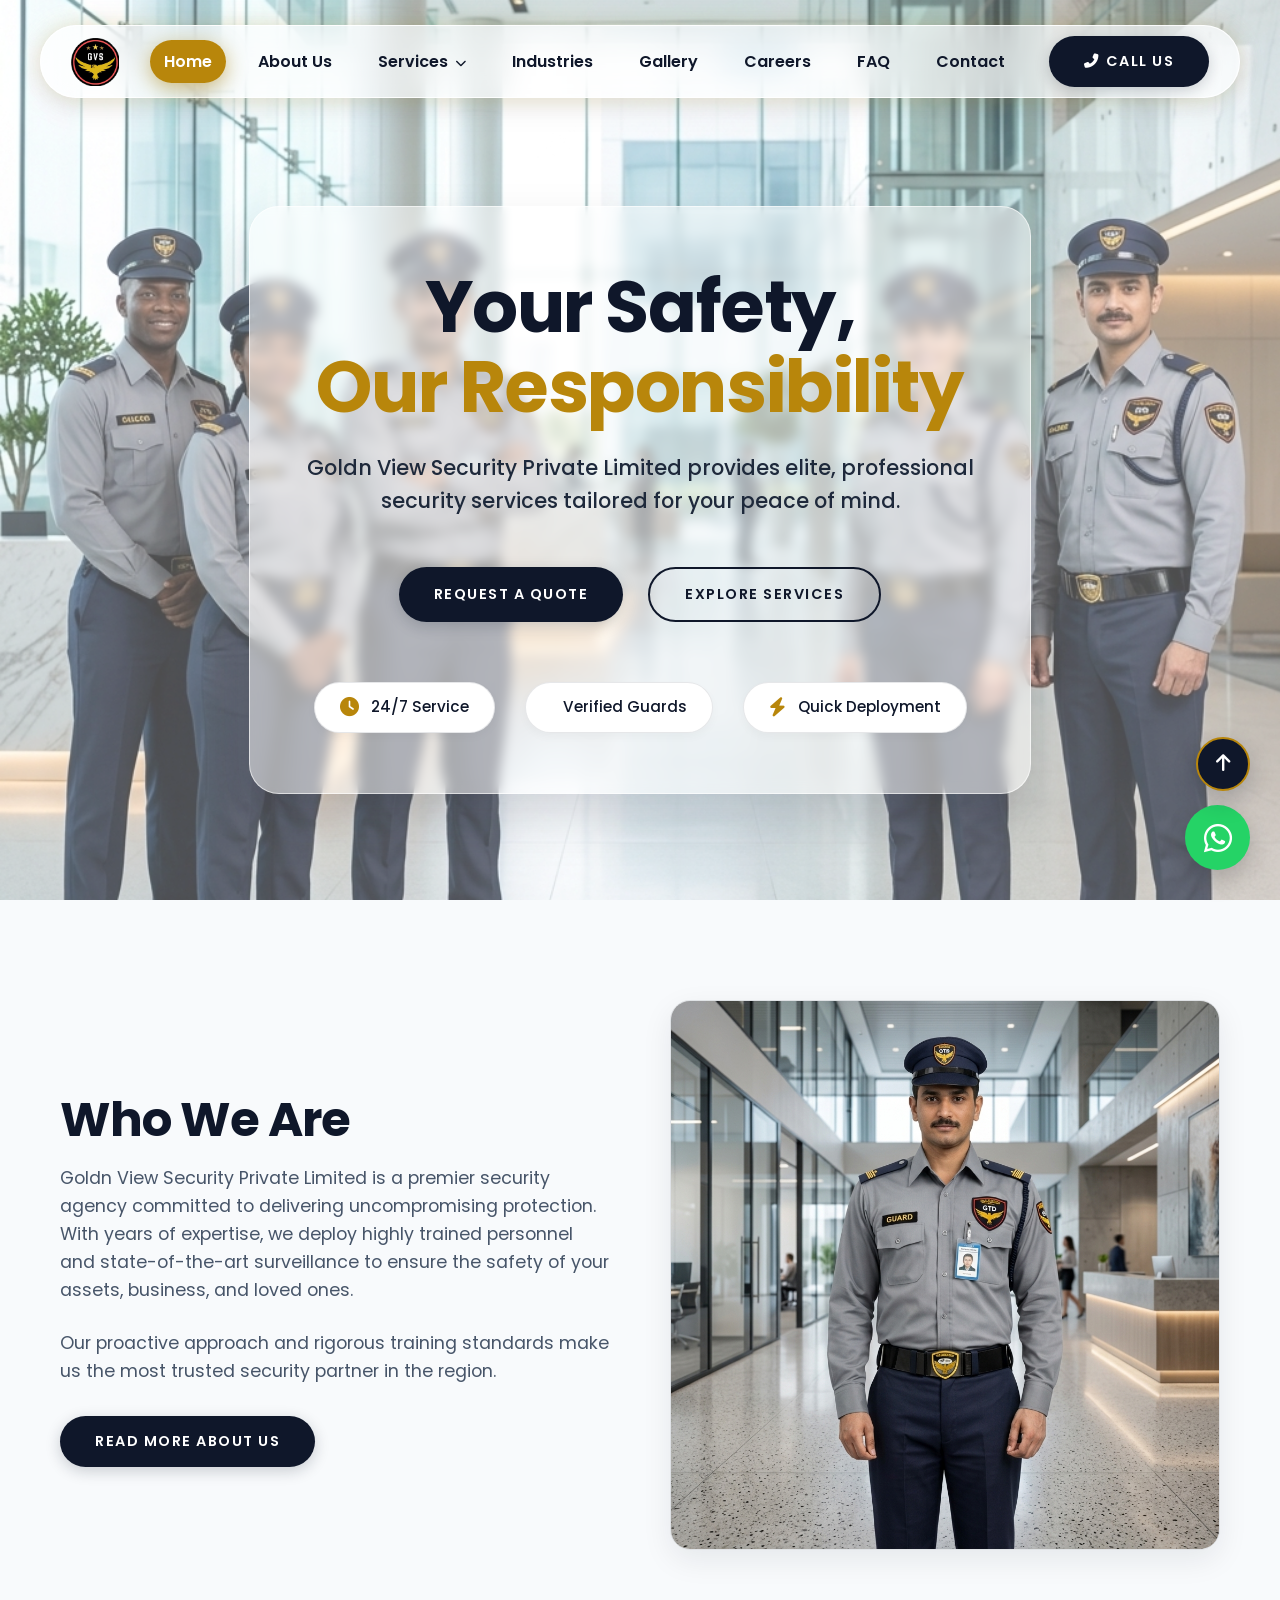
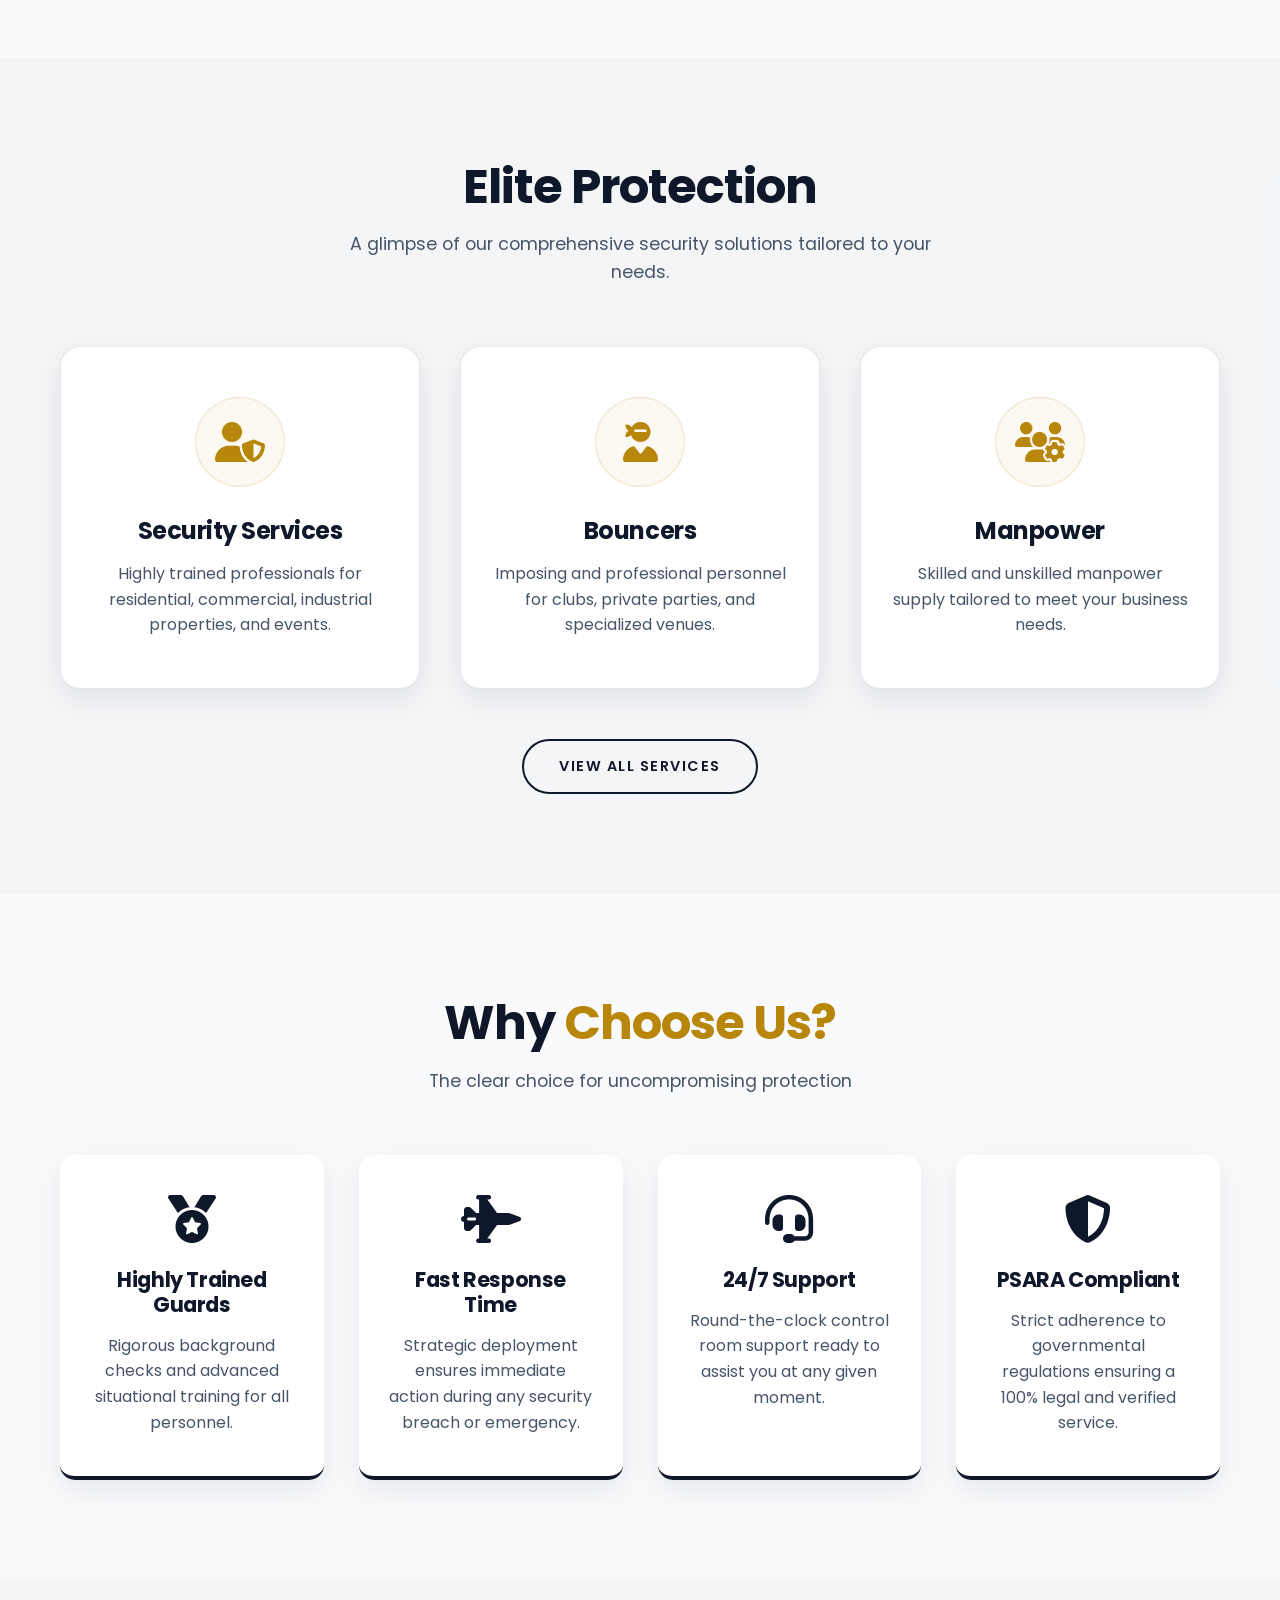
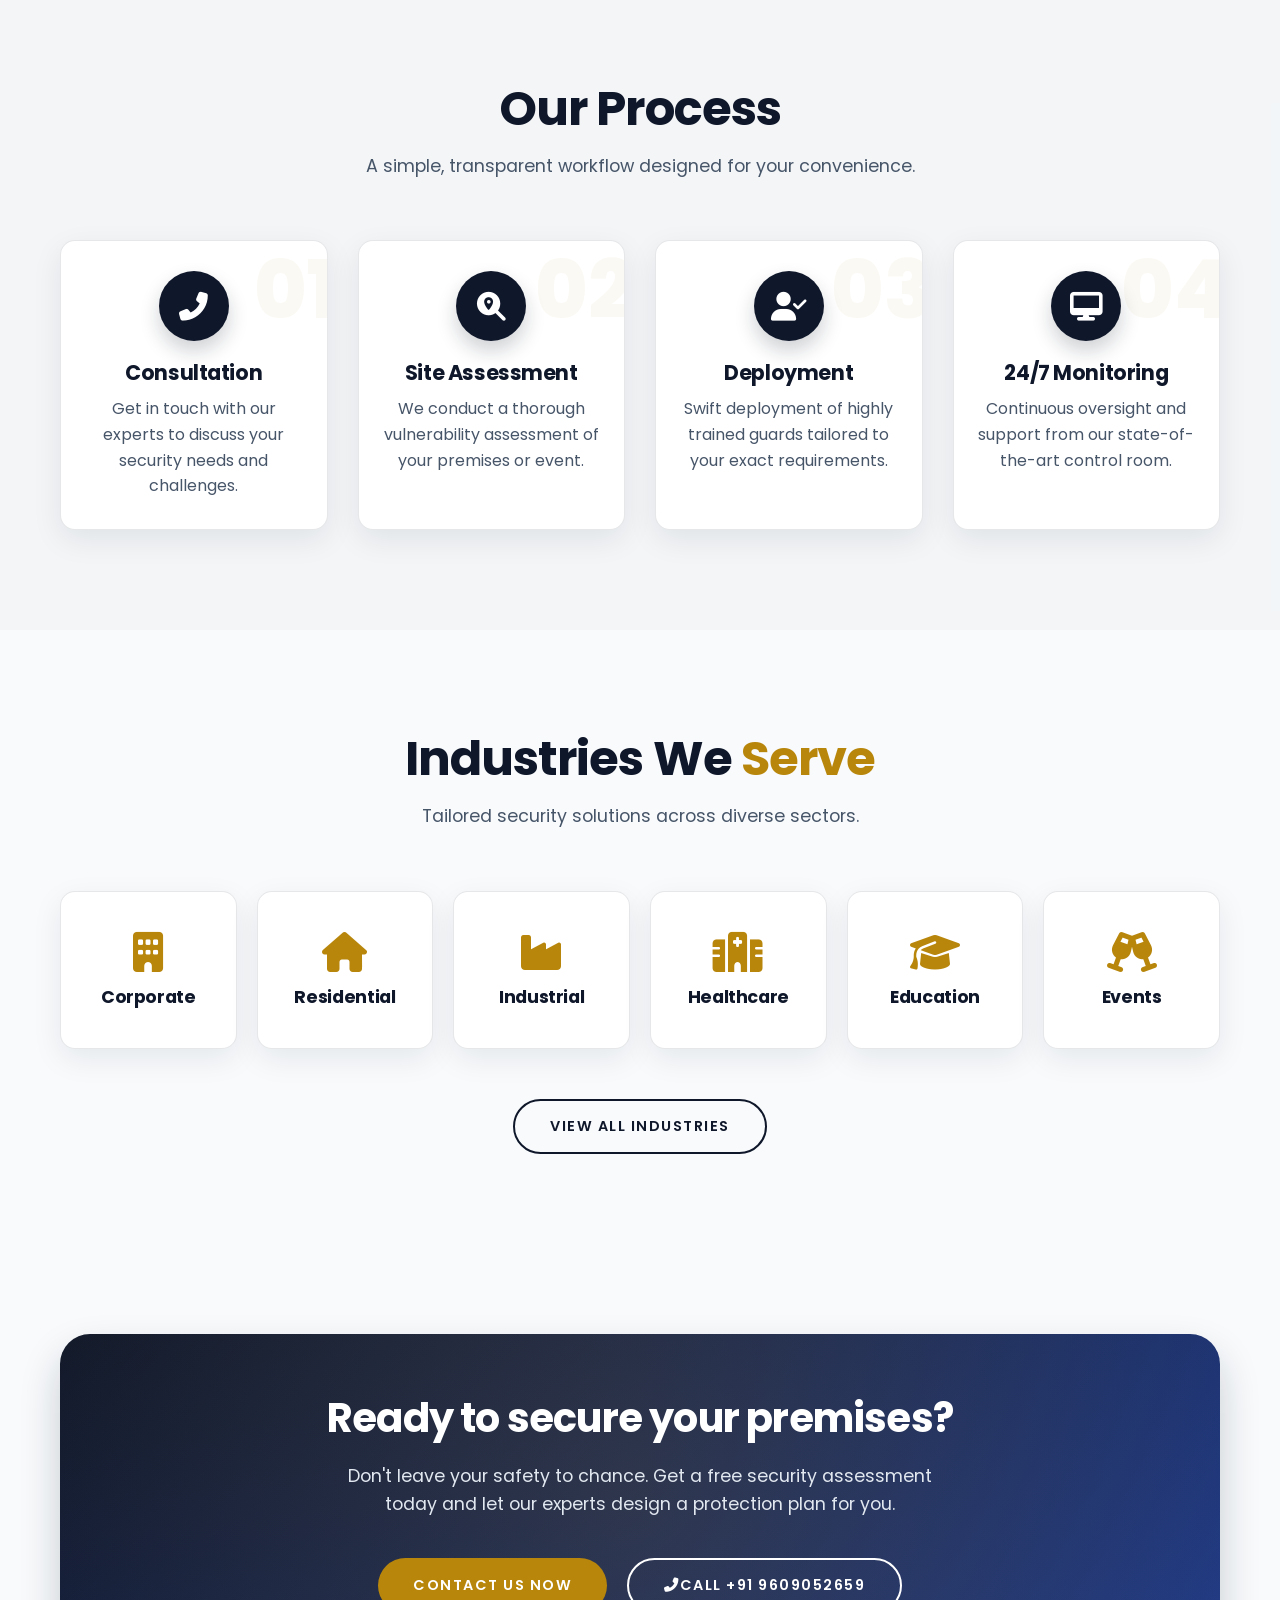
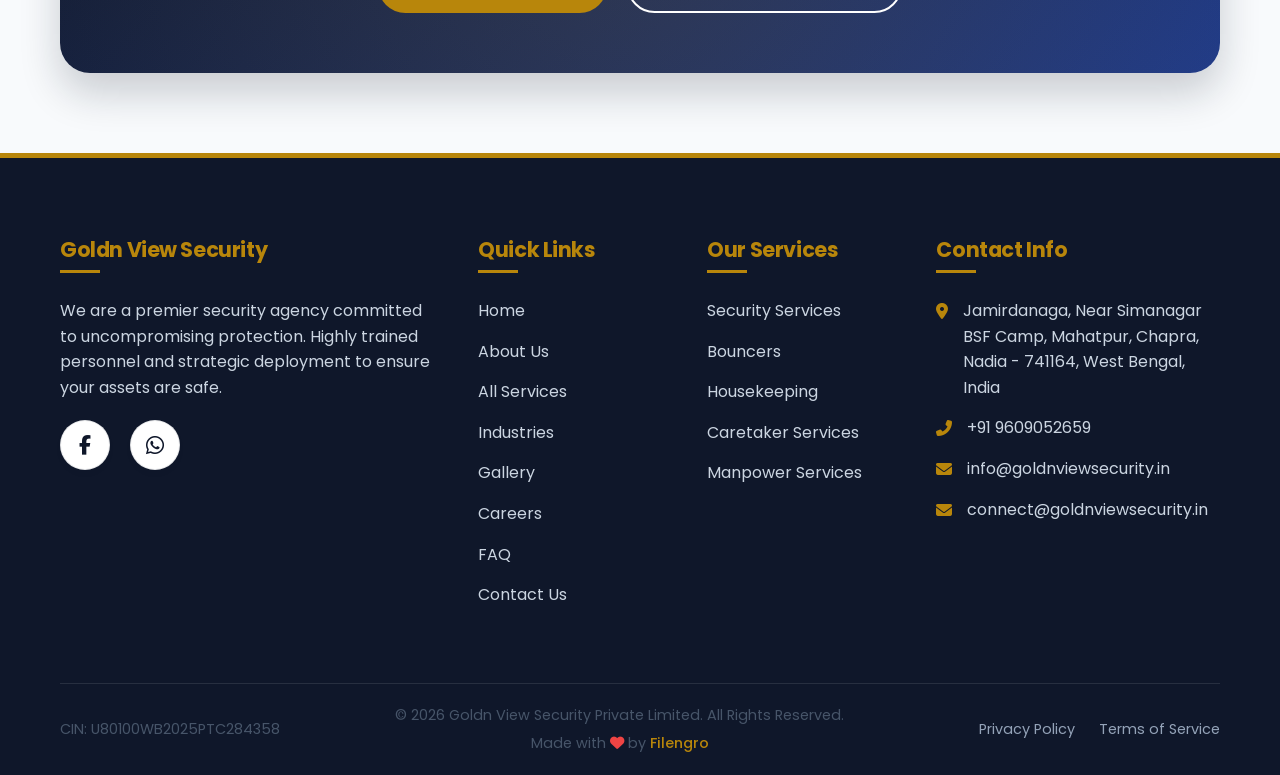
==== commit e1331978: "Update index.html" ====
--- a/index.html
+++ b/index.html
@@ -5,7 +5,7 @@
     <meta charset="UTF-8">
     <meta name="viewport" content="width=device-width, initial-scale=1.0">
     <meta name="description"
-        content="Goldn View Security Private Limited provides professional security guards, event security, housekeeping, caretaker, and manpower services across West Bengal.">
+        content="Goldn View Security Pvt. Ltd. provides professional Security Guard, Housekeeping, Event Security, Bouncers, Caretakers and Manpower Services across West Bengal. Trusted, Trained & Verified Staff.">
     <title>Goldn View Security Private Limited | Security Guard, Housekeeping & Manpower Services in West Bengal</title>
     <!-- SEO -->
 <meta name="keywords" content="Security Guard Agency, Security Services, Housekeeping Services, Manpower Supply, Facility Management, Security Company in West Bengal, Security Agency in Kolkata">
@@ -14,23 +14,23 @@
 
 <meta name="robots" content="index,follow">
 
-<link rel="canonical" href="https://www.goldnviewsecurity.com/">
+<link rel="canonical" href="https://www.goldnviewsecurity.in/">
 
 <!-- Open Graph -->
 <meta property="og:type" content="website">
 <meta property="og:title" content="Goldn View Security Private Limited">
 <meta property="og:description" content="Professional Security Guards, Housekeeping & Manpower Services in West Bengal.">
-<meta property="og:url" content="https://www.goldnviewsecurity.com/">
-<meta property="og:image" content="https://www.goldnviewsecurity.com/assets/og-image.jpg">
+<meta property="og:url" content="https://www.goldnviewsecurity.in/">
+<meta property="og:image" content="https://www.goldnviewsecurity.in/assets/og-logo.jpg">
 
 <!-- Twitter -->
 <meta name="twitter:card" content="summary_large_image">
 <meta name="twitter:title" content="Goldn View Security Private Limited">
 <meta name="twitter:description" content="Professional Security Guards & Housekeeping Services.">
-<meta name="twitter:image" content="https://www.goldnviewsecurity.com/assets/og-image.jpg">
+<meta name="twitter:image" content="https://www.goldnviewsecurity.in/assets/og-logo.jpg">
 
 <!-- Favicon -->
-<link rel="icon" href="favicon.ico">
+<link rel="icon" type="image/png" sizes="48x48" href="/assets/favicon.png">
 
 <!-- Schema -->
 <script type="application/ld+json">
@@ -38,8 +38,8 @@
 "@context":"https://schema.org",
 "@type":"SecurityService",
 "name":"Goldn View Security Private Limited",
-"url":"https://www.goldnviewsecurity.com",
-"logo":"https://www.goldnviewsecurity.com/assets/logo.png",
+"url":"https://www.goldnviewsecurity.in",
+"logo":"https://www.goldnviewsecurity.in/assets/logo.png",
 "telephone":"+919609052659",
 "email":"info.gvs@yahoo.com",
 "address":{
@@ -338,7 +338,8 @@
                         <li><i class="fas fa-map-marker-alt"></i> Jamirdanaga, Near Simanagar BSF Camp, Mahatpur,
                             Chapra, Nadia - 741164, West Bengal, India</li>
                         <li><i class="fas fa-phone-alt"></i> +91 9609052659</li>
-                        <li><i class="fas fa-envelope"></i> info.gvs@yahoo.com</li>
+                       <li><i class="fas fa-envelope"></i> info@goldnviewsecurity.in</li>
+                       <li><i class="fas fa-envelope"></i> connect@goldnviewsecurity.in</li>
                     </ul>
                 </div>
             </div>
